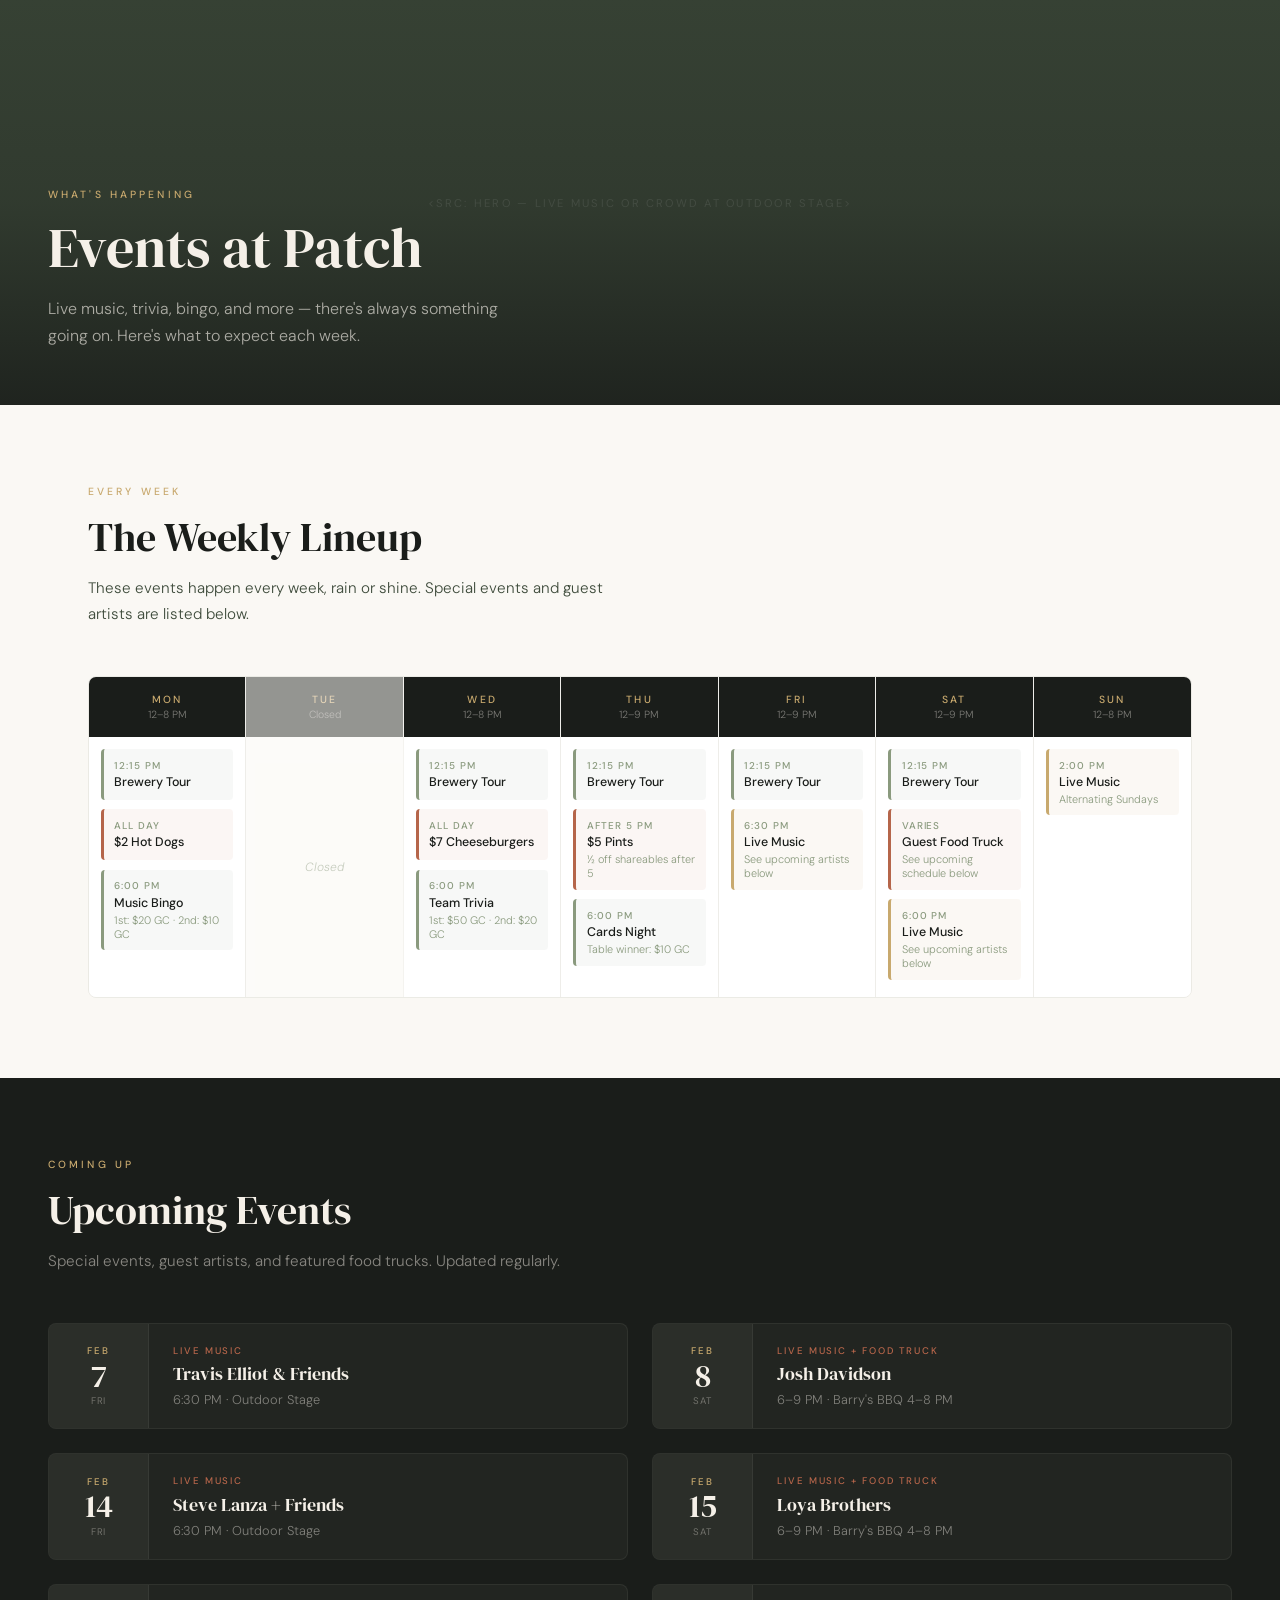
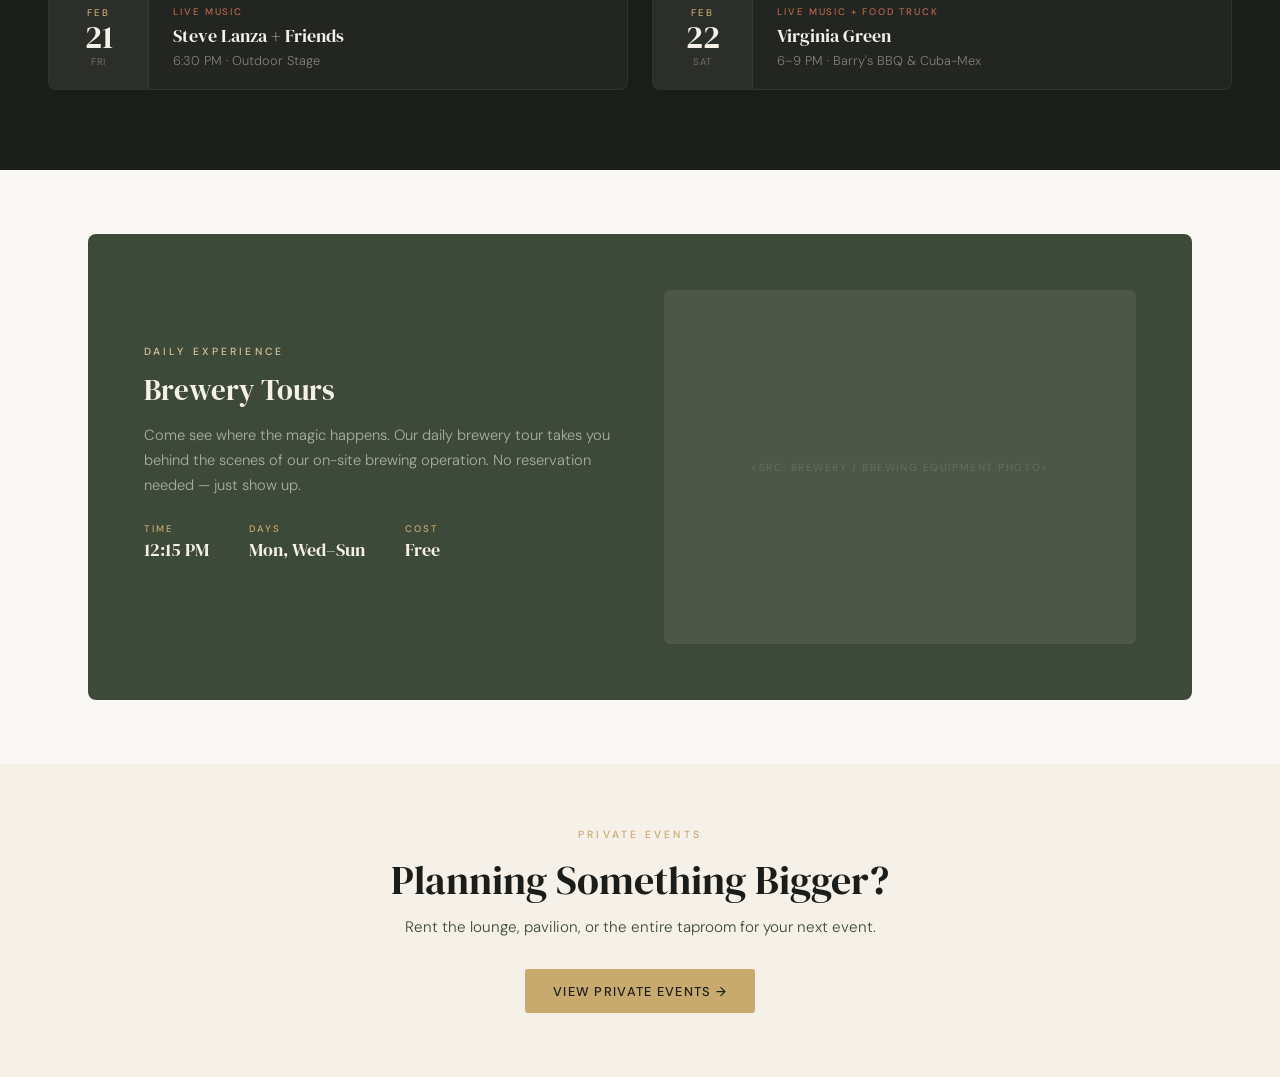
==== pages/happenings/happenings.html @ 40048733 "Rename files, add CSS links, and add Netlify index redirect - Rename section-main.html and page.css " ====
<!--
  File: happenings.html
  Page: Happenings
  Section: Main page content
  Last Updated: 2026-03-03
-->
<!DOCTYPE html>
<html lang="en">
<head>
<meta charset="UTF-8">
<meta name="viewport" content="width=device-width, initial-scale=1.0">
<title>Events | Patch Brewing Company</title>
<link href="https://fonts.googleapis.com/css2?family=DM+Serif+Display:ital@0;1&family=DM+Sans:ital,wght@0,300;0,400;0,500;0,600;1,400&display=swap" rel="stylesheet">
<link rel="stylesheet" href="happenings.css">
<style>
  :root {
    --cream: #F5F0E8;
    --dark: #1A1D1A;
    --olive: #3D4A3A;
    --gold: #C8A96E;
    --gold-light: #DAC49A;
    --warm-white: #FAF8F4;
    --sage: #8A9A7E;
    --rust: #B5654A;
  }

  * { margin: 0; padding: 0; box-sizing: border-box; }
  html { scroll-behavior: smooth; }

  body {
    font-family: 'DM Sans', sans-serif;
    color: var(--dark);
    background: var(--warm-white);
    overflow-x: hidden;
    -webkit-font-smoothing: antialiased;
  }

  /* ─── HEADER ─── */
  header {
    position: fixed; top: 0; left: 0; right: 0; z-index: 100;
    padding: 0 3rem; height: 72px;
    display: flex; align-items: center; justify-content: space-between;
    background: rgba(26, 29, 26, 0.92);
    backdrop-filter: blur(16px); -webkit-backdrop-filter: blur(16px);
  }

  .logo {
    display: flex; align-items: center; gap: 0.75rem;
    text-decoration: none; color: var(--cream);
  }

  .logo-mark {
    width: 40px; height: 40px;
    border: 2px solid var(--gold); border-radius: 50%;
    display: flex; align-items: center; justify-content: center;
    font-family: 'DM Serif Display', serif;
    font-size: 1.1rem; color: var(--gold);
  }

  .logo-text {
    font-family: 'DM Serif Display', serif;
    font-size: 1.15rem; letter-spacing: 0.04em; color: var(--cream);
  }

  .logo-text span {
    display: block; font-family: 'DM Sans', sans-serif;
    font-size: 0.6rem; letter-spacing: 0.25em;
    text-transform: uppercase; color: var(--gold);
    font-weight: 400; margin-top: -1px;
  }

  nav { display: flex; align-items: center; gap: 2rem; }

  nav a {
    font-size: 0.8rem; letter-spacing: 0.1em;
    text-transform: uppercase; text-decoration: none;
    color: var(--cream); opacity: 0.75;
    transition: opacity 0.3s; font-weight: 400;
  }

  nav a:hover { opacity: 1; }
  nav a.active { opacity: 1; border-bottom: 1px solid var(--gold); padding-bottom: 2px; }

  .nav-cta {
    background: var(--gold); color: var(--dark) !important;
    opacity: 1 !important; padding: 0.55rem 1.25rem;
    border-radius: 3px; font-weight: 500;
    transition: background 0.3s !important;
  }

  .nav-cta:hover { background: var(--gold-light); }

  .mobile-toggle {
    display: none; background: none; border: none; cursor: pointer;
    flex-direction: column; gap: 5px; padding: 4px;
  }

  .mobile-toggle span {
    display: block; width: 24px; height: 2px;
    background: var(--cream); border-radius: 2px;
  }

  /* ─── PAGE HERO ─── */
  .page-hero {
    position: relative; height: 45vh; min-height: 340px;
    display: flex; align-items: flex-end;
    padding: 0 3rem 3.5rem; overflow: hidden;
  }

  .page-hero-bg {
    position: absolute; inset: 0; background: var(--olive);
    background-size: cover; background-position: center;
  }

  .page-hero-bg::after {
    content: ''; position: absolute; inset: 0;
    background: linear-gradient(to top,
      rgba(26,29,26,0.85) 0%, rgba(26,29,26,0.35) 50%, rgba(26,29,26,0.2) 100%);
  }

  .page-hero-placeholder {
    position: absolute; inset: 0;
    display: flex; align-items: center; justify-content: center;
    font-size: 0.7rem; letter-spacing: 0.2em; text-transform: uppercase;
    color: rgba(255,255,255,0.15);
  }

  .page-hero-content {
    position: relative; z-index: 2; max-width: 680px;
    animation: fadeUp 0.8s ease-out;
  }

  @keyframes fadeUp {
    from { opacity: 0; transform: translateY(24px); }
    to { opacity: 1; transform: translateY(0); }
  }

  .page-hero-tag {
    font-size: 0.65rem; letter-spacing: 0.3em;
    text-transform: uppercase; color: var(--gold);
    margin-bottom: 1rem; font-weight: 500;
  }

  .page-hero h1 {
    font-family: 'DM Serif Display', serif;
    font-size: clamp(2.2rem, 5vw, 3.5rem);
    color: var(--cream); line-height: 1.1;
    margin-bottom: 1rem; font-weight: 400;
  }

  .page-hero p {
    font-size: 1rem; color: rgba(245,240,232,0.65);
    line-height: 1.7; max-width: 480px; font-weight: 300;
  }

  /* ─── SHARED ─── */
  .section-tag {
    font-size: 0.65rem; letter-spacing: 0.3em;
    text-transform: uppercase; color: var(--gold);
    margin-bottom: 1rem; font-weight: 500;
  }

  .section-title {
    font-family: 'DM Serif Display', serif;
    font-size: clamp(1.8rem, 3.5vw, 2.5rem);
    color: var(--dark); line-height: 1.15;
    margin-bottom: 1rem; font-weight: 400;
  }

  .btn {
    display: inline-flex; align-items: center; gap: 0.5rem;
    padding: 0.85rem 1.75rem; font-size: 0.8rem;
    letter-spacing: 0.1em; text-transform: uppercase;
    text-decoration: none; font-family: 'DM Sans', sans-serif;
    font-weight: 500; border: none; cursor: pointer;
    transition: all 0.3s; border-radius: 3px;
  }

  .btn-primary { background: var(--gold); color: var(--dark); }
  .btn-primary:hover { background: var(--gold-light); transform: translateY(-1px); }

  /* ─── WEEKLY SCHEDULE ─── */
  .weekly {
    padding: 5rem 3rem;
    max-width: 1200px;
    margin: 0 auto;
  }

  .weekly-header {
    margin-bottom: 3rem;
  }

  .weekly-header p {
    font-size: 0.95rem; color: var(--olive);
    line-height: 1.7; font-weight: 300; max-width: 520px;
  }

  .weekly-grid {
    display: grid;
    grid-template-columns: repeat(7, 1fr);
    gap: 0;
    border: 1px solid rgba(61,74,58,0.08);
    border-radius: 8px;
    overflow: hidden;
  }

  .day-col {
    border-right: 1px solid rgba(61,74,58,0.06);
    min-height: 320px;
    display: flex;
    flex-direction: column;
  }

  .day-col:last-child { border-right: none; }

  .day-col.closed { opacity: 0.45; }

  .day-header {
    padding: 1rem 0.75rem;
    text-align: center;
    background: var(--dark);
  }

  .day-name {
    font-size: 0.65rem;
    letter-spacing: 0.2em;
    text-transform: uppercase;
    color: var(--gold);
    font-weight: 500;
  }

  .day-hours {
    font-size: 0.65rem;
    color: rgba(245,240,232,0.45);
    font-weight: 300;
    margin-top: 0.15rem;
  }

  .day-body {
    padding: 0.75rem;
    flex: 1;
    display: flex;
    flex-direction: column;
    gap: 0.6rem;
    background: white;
  }

  .day-event {
    padding: 0.6rem 0.65rem;
    border-radius: 4px;
    border-left: 3px solid;
  }

  .day-event.recurring {
    background: rgba(61,74,58,0.04);
    border-color: var(--sage);
  }

  .day-event.music {
    background: rgba(200,169,110,0.08);
    border-color: var(--gold);
  }

  .day-event.food {
    background: rgba(181,101,74,0.06);
    border-color: var(--rust);
  }

  .day-event.special {
    background: rgba(61,74,58,0.06);
    border-color: var(--olive);
  }

  .day-event-time {
    font-size: 0.62rem;
    letter-spacing: 0.1em;
    text-transform: uppercase;
    color: var(--sage);
    font-weight: 500;
    margin-bottom: 0.15rem;
  }

  .day-event-name {
    font-size: 0.78rem;
    color: var(--dark);
    font-weight: 500;
    line-height: 1.3;
  }

  .day-event-note {
    font-size: 0.68rem;
    color: var(--sage);
    font-weight: 300;
    margin-top: 0.1rem;
  }

  .day-closed-msg {
    flex: 1;
    display: flex;
    align-items: center;
    justify-content: center;
    background: white;
    padding: 1rem;
  }

  .day-closed-msg span {
    font-size: 0.75rem;
    color: var(--sage);
    font-weight: 300;
    font-style: italic;
  }

  /* ─── MOBILE SCHEDULE ─── */
  .weekly-mobile {
    display: none;
  }

  .mobile-day {
    border: 1px solid rgba(61,74,58,0.08);
    border-radius: 6px;
    margin-bottom: 1rem;
    overflow: hidden;
  }

  .mobile-day.closed { opacity: 0.5; }

  .mobile-day-header {
    display: flex;
    justify-content: space-between;
    align-items: center;
    padding: 1rem 1.25rem;
    background: var(--dark);
  }

  .mobile-day-name {
    font-size: 0.75rem;
    letter-spacing: 0.15em;
    text-transform: uppercase;
    color: var(--gold);
    font-weight: 500;
  }

  .mobile-day-hours {
    font-size: 0.72rem;
    color: rgba(245,240,232,0.45);
    font-weight: 300;
  }

  .mobile-day-body {
    padding: 1rem 1.25rem;
    background: white;
    display: flex;
    flex-direction: column;
    gap: 0.6rem;
  }

  /* ─── UPCOMING EVENTS ─── */
  .upcoming {
    background: var(--dark);
    padding: 5rem 3rem;
  }

  .upcoming-inner {
    max-width: 1200px;
    margin: 0 auto;
  }

  .upcoming .section-title { color: var(--cream); }

  .upcoming-header {
    margin-bottom: 3rem;
  }

  .upcoming-header p {
    font-size: 0.95rem;
    color: rgba(245,240,232,0.5);
    line-height: 1.7; font-weight: 300;
    max-width: 520px;
  }

  .upcoming-grid {
    display: grid;
    grid-template-columns: repeat(2, 1fr);
    gap: 1.5rem;
  }

  .upcoming-card {
    display: grid;
    grid-template-columns: 100px 1fr;
    gap: 0;
    background: rgba(245,240,232,0.04);
    border: 1px solid rgba(245,240,232,0.06);
    border-radius: 8px;
    overflow: hidden;
    transition: all 0.3s;
  }

  .upcoming-card:hover {
    background: rgba(245,240,232,0.06);
    border-color: rgba(200,169,110,0.2);
    transform: translateY(-2px);
  }

  .upcoming-date-block {
    background: rgba(245,240,232,0.04);
    display: flex;
    flex-direction: column;
    align-items: center;
    justify-content: center;
    padding: 1.25rem 0.75rem;
    border-right: 1px solid rgba(245,240,232,0.06);
  }

  .upcoming-month {
    font-size: 0.6rem;
    letter-spacing: 0.2em;
    text-transform: uppercase;
    color: var(--gold);
    font-weight: 500;
  }

  .upcoming-day {
    font-family: 'DM Serif Display', serif;
    font-size: 2rem;
    color: var(--cream);
    line-height: 1;
    margin-top: 0.15rem;
  }

  .upcoming-dow {
    font-size: 0.6rem;
    letter-spacing: 0.1em;
    text-transform: uppercase;
    color: rgba(245,240,232,0.35);
    font-weight: 400;
    margin-top: 0.15rem;
  }

  .upcoming-details {
    padding: 1.25rem 1.5rem;
    display: flex;
    flex-direction: column;
    justify-content: center;
  }

  .upcoming-event-type {
    font-size: 0.6rem;
    letter-spacing: 0.2em;
    text-transform: uppercase;
    color: var(--rust);
    font-weight: 500;
    margin-bottom: 0.3rem;
  }

  .upcoming-event-name {
    font-family: 'DM Serif Display', serif;
    font-size: 1.15rem;
    color: var(--cream);
    margin-bottom: 0.3rem;
  }

  .upcoming-event-info {
    font-size: 0.8rem;
    color: rgba(245,240,232,0.45);
    font-weight: 300;
  }

  /* ─── BREWERY TOURS ─── */
  .tours {
    padding: 4rem 3rem;
    max-width: 1200px;
    margin: 0 auto;
  }

  .tours-card {
    display: grid;
    grid-template-columns: 1fr 1fr;
    gap: 3rem;
    align-items: center;
    background: var(--olive);
    border-radius: 8px;
    padding: 3.5rem;
    overflow: hidden;
  }

  .tours-text .section-tag { color: var(--gold-light); }
  .tours-text .section-title { color: var(--cream); font-size: 1.8rem; }

  .tours-text p {
    font-size: 0.92rem; color: rgba(245,240,232,0.6);
    line-height: 1.7; font-weight: 300; margin-bottom: 1.5rem;
  }

  .tours-detail {
    display: flex; gap: 2.5rem; margin-bottom: 1.75rem;
  }

  .tours-detail-item {}

  .tours-detail-label {
    font-size: 0.6rem; letter-spacing: 0.2em;
    text-transform: uppercase; color: var(--gold);
    font-weight: 500; margin-bottom: 0.2rem;
  }

  .tours-detail-value {
    font-family: 'DM Serif Display', serif;
    font-size: 1.1rem; color: var(--cream);
  }

  .tours-img {
    aspect-ratio: 4/3;
    background: rgba(245,240,232,0.08);
    border-radius: 6px;
    display: flex; align-items: center; justify-content: center;
    font-size: 0.65rem; letter-spacing: 0.15em;
    text-transform: uppercase; color: rgba(245,240,232,0.15);
  }

  /* ─── PRIVATE EVENTS CTA ─── */
  .private-cta {
    background: var(--cream);
    padding: 4rem 3rem;
    text-align: center;
  }

  .private-cta .section-title { max-width: 500px; margin: 0 auto 0.75rem; }

  .private-cta p {
    font-size: 0.95rem; color: var(--olive);
    line-height: 1.7; font-weight: 300; margin-bottom: 1.75rem;
  }

  /* ─── FOOTER ─── */
  footer {
    background: var(--dark); color: var(--cream);
    padding: 4rem 3rem 2rem;
  }

  .footer-grid {
    display: grid; grid-template-columns: 2fr 1fr 1fr 1fr;
    gap: 3rem; max-width: 1200px; margin: 0 auto 3rem;
  }

  .footer-brand .logo-text {
    font-family: 'DM Serif Display', serif;
    font-size: 1.3rem; color: var(--cream); margin-bottom: 0.75rem;
  }

  .footer-brand p {
    font-size: 0.85rem; color: rgba(245,240,232,0.45);
    line-height: 1.65; max-width: 300px; font-weight: 300;
  }

  .footer-heading {
    font-size: 0.65rem; letter-spacing: 0.25em;
    text-transform: uppercase; color: var(--gold);
    margin-bottom: 1.25rem; font-weight: 500;
  }

  .footer-links {
    list-style: none; display: flex;
    flex-direction: column; gap: 0.65rem;
  }

  .footer-links a {
    color: rgba(245,240,232,0.55); text-decoration: none;
    font-size: 0.85rem; transition: color 0.3s; font-weight: 300;
  }

  .footer-links a:hover { color: var(--cream); }

  .footer-bottom {
    max-width: 1200px; margin: 0 auto; padding-top: 2rem;
    border-top: 1px solid rgba(245,240,232,0.08);
    display: flex; justify-content: space-between; align-items: center;
  }

  .footer-copy { font-size: 0.75rem; color: rgba(245,240,232,0.3); font-weight: 300; }

  .footer-socials { display: flex; gap: 1.25rem; }

  .footer-socials a {
    color: rgba(245,240,232,0.4); text-decoration: none;
    font-size: 0.8rem; transition: color 0.3s;
  }

  .footer-socials a:hover { color: var(--gold); }

  /* ─── RESPONSIVE ─── */
  @media (max-width: 1024px) {
    .upcoming-grid { grid-template-columns: 1fr; }
    .footer-grid { grid-template-columns: 1fr 1fr; gap: 2rem; }
  }

  @media (max-width: 768px) {
    header { padding: 0 1.5rem; }
    nav { display: none; }
    .mobile-toggle { display: flex; }

    .page-hero { padding: 0 1.5rem 3rem; height: 38vh; min-height: 280px; }

    .weekly { padding: 3.5rem 1.5rem; }
    .weekly-grid { display: none; }
    .weekly-mobile { display: block; }

    .upcoming { padding: 3.5rem 1.5rem; }
    .upcoming-card { grid-template-columns: 80px 1fr; }

    .tours { padding: 2.5rem 1.5rem; }
    .tours-card {
      grid-template-columns: 1fr; padding: 2.5rem; gap: 2rem;
    }
    .tours-img { display: none; }

    .private-cta { padding: 3rem 1.5rem; }

    .footer-grid { grid-template-columns: 1fr; gap: 2rem; }
    .footer-bottom { flex-direction: column; gap: 1rem; text-align: center; }
    footer { padding: 3rem 1.5rem 2rem; }
  }
</style>
</head>
<body>

<!-- Global header loads here -->

<!-- ══════════ PAGE HERO ══════════ -->
<section class="page-hero">
  <div class="page-hero-bg">
    <div class="page-hero-placeholder">&lt;src: hero — live music or crowd at outdoor stage&gt;</div>
  </div>
  <div class="page-hero-content">
    <div class="page-hero-tag">What's Happening</div>
    <h1>Events at Patch</h1>
    <p>Live music, trivia, bingo, and more — there's always something going on. Here's what to expect each week.</p>
  </div>
</section>

<!-- ══════════ WEEKLY SCHEDULE ══════════ -->
<section class="weekly">
  <div class="weekly-header">
    <div class="section-tag">Every Week</div>
    <h2 class="section-title">The Weekly Lineup</h2>
    <p>These events happen every week, rain or shine. Special events and guest artists are listed below.</p>
  </div>

  <!-- Desktop 7-column grid -->
  <div class="weekly-grid">
    <!-- Monday -->
    <div class="day-col">
      <div class="day-header">
        <div class="day-name">Mon</div>
        <div class="day-hours">12–8 PM</div>
      </div>
      <div class="day-body">
        <div class="day-event recurring">
          <div class="day-event-time">12:15 PM</div>
          <div class="day-event-name">Brewery Tour</div>
        </div>
        <div class="day-event food">
          <div class="day-event-time">All Day</div>
          <div class="day-event-name">$2 Hot Dogs</div>
        </div>
        <div class="day-event recurring">
          <div class="day-event-time">6:00 PM</div>
          <div class="day-event-name">Music Bingo</div>
          <div class="day-event-note">1st: $20 GC · 2nd: $10 GC</div>
        </div>
      </div>
    </div>

    <!-- Tuesday -->
    <div class="day-col closed">
      <div class="day-header">
        <div class="day-name">Tue</div>
        <div class="day-hours">Closed</div>
      </div>
      <div class="day-closed-msg">
        <span>Closed</span>
      </div>
    </div>

    <!-- Wednesday -->
    <div class="day-col">
      <div class="day-header">
        <div class="day-name">Wed</div>
        <div class="day-hours">12–8 PM</div>
      </div>
      <div class="day-body">
        <div class="day-event recurring">
          <div class="day-event-time">12:15 PM</div>
          <div class="day-event-name">Brewery Tour</div>
        </div>
        <div class="day-event food">
          <div class="day-event-time">All Day</div>
          <div class="day-event-name">$7 Cheeseburgers</div>
        </div>
        <div class="day-event recurring">
          <div class="day-event-time">6:00 PM</div>
          <div class="day-event-name">Team Trivia</div>
          <div class="day-event-note">1st: $50 GC · 2nd: $20 GC</div>
        </div>
      </div>
    </div>

    <!-- Thursday -->
    <div class="day-col">
      <div class="day-header">
        <div class="day-name">Thu</div>
        <div class="day-hours">12–9 PM</div>
      </div>
      <div class="day-body">
        <div class="day-event recurring">
          <div class="day-event-time">12:15 PM</div>
          <div class="day-event-name">Brewery Tour</div>
        </div>
        <div class="day-event food">
          <div class="day-event-time">After 5 PM</div>
          <div class="day-event-name">$5 Pints</div>
          <div class="day-event-note">½ off shareables after 5</div>
        </div>
        <div class="day-event recurring">
          <div class="day-event-time">6:00 PM</div>
          <div class="day-event-name">Cards Night</div>
          <div class="day-event-note">Table winner: $10 GC</div>
        </div>
      </div>
    </div>

    <!-- Friday -->
    <div class="day-col">
      <div class="day-header">
        <div class="day-name">Fri</div>
        <div class="day-hours">12–9 PM</div>
      </div>
      <div class="day-body">
        <div class="day-event recurring">
          <div class="day-event-time">12:15 PM</div>
          <div class="day-event-name">Brewery Tour</div>
        </div>
        <div class="day-event music">
          <div class="day-event-time">6:30 PM</div>
          <div class="day-event-name">Live Music</div>
          <div class="day-event-note">See upcoming artists below</div>
        </div>
      </div>
    </div>

    <!-- Saturday -->
    <div class="day-col">
      <div class="day-header">
        <div class="day-name">Sat</div>
        <div class="day-hours">12–9 PM</div>
      </div>
      <div class="day-body">
        <div class="day-event recurring">
          <div class="day-event-time">12:15 PM</div>
          <div class="day-event-name">Brewery Tour</div>
        </div>
        <div class="day-event food">
          <div class="day-event-time">Varies</div>
          <div class="day-event-name">Guest Food Truck</div>
          <div class="day-event-note">See upcoming schedule below</div>
        </div>
        <div class="day-event music">
          <div class="day-event-time">6:00 PM</div>
          <div class="day-event-name">Live Music</div>
          <div class="day-event-note">See upcoming artists below</div>
        </div>
      </div>
    </div>

    <!-- Sunday -->
    <div class="day-col">
      <div class="day-header">
        <div class="day-name">Sun</div>
        <div class="day-hours">12–8 PM</div>
      </div>
      <div class="day-body">
        <div class="day-event music">
          <div class="day-event-time">2:00 PM</div>
          <div class="day-event-name">Live Music</div>
          <div class="day-event-note">Alternating Sundays</div>
        </div>
      </div>
    </div>
  </div>

  <!-- Mobile layout -->
  <div class="weekly-mobile">
    <div class="mobile-day">
      <div class="mobile-day-header">
        <span class="mobile-day-name">Monday</span>
        <span class="mobile-day-hours">12–8 PM</span>
      </div>
      <div class="mobile-day-body">
        <div class="day-event recurring"><div class="day-event-time">12:15 PM</div><div class="day-event-name">Brewery Tour</div></div>
        <div class="day-event food"><div class="day-event-time">All Day</div><div class="day-event-name">$2 Hot Dogs</div></div>
        <div class="day-event recurring"><div class="day-event-time">6:00 PM</div><div class="day-event-name">Music Bingo</div><div class="day-event-note">1st: $20 GC · 2nd: $10 GC</div></div>
      </div>
    </div>
    <div class="mobile-day closed">
      <div class="mobile-day-header">
        <span class="mobile-day-name">Tuesday</span>
        <span class="mobile-day-hours">Closed</span>
      </div>
    </div>
    <div class="mobile-day">
      <div class="mobile-day-header">
        <span class="mobile-day-name">Wednesday</span>
        <span class="mobile-day-hours">12–8 PM</span>
      </div>
      <div class="mobile-day-body">
        <div class="day-event recurring"><div class="day-event-time">12:15 PM</div><div class="day-event-name">Brewery Tour</div></div>
        <div class="day-event food"><div class="day-event-time">All Day</div><div class="day-event-name">$7 Cheeseburgers</div></div>
        <div class="day-event recurring"><div class="day-event-time">6:00 PM</div><div class="day-event-name">Team Trivia</div><div class="day-event-note">1st: $50 GC · 2nd: $20 GC</div></div>
      </div>
    </div>
    <div class="mobile-day">
      <div class="mobile-day-header">
        <span class="mobile-day-name">Thursday</span>
        <span class="mobile-day-hours">12–9 PM</span>
      </div>
      <div class="mobile-day-body">
        <div class="day-event recurring"><div class="day-event-time">12:15 PM</div><div class="day-event-name">Brewery Tour</div></div>
        <div class="day-event food"><div class="day-event-time">After 5 PM</div><div class="day-event-name">$5 Pints · ½ Off Shareables</div></div>
        <div class="day-event recurring"><div class="day-event-time">6:00 PM</div><div class="day-event-name">Cards Night</div><div class="day-event-note">Table winner: $10 GC</div></div>
      </div>
    </div>
    <div class="mobile-day">
      <div class="mobile-day-header">
        <span class="mobile-day-name">Friday</span>
        <span class="mobile-day-hours">12–9 PM</span>
      </div>
      <div class="mobile-day-body">
        <div class="day-event recurring"><div class="day-event-time">12:15 PM</div><div class="day-event-name">Brewery Tour</div></div>
        <div class="day-event music"><div class="day-event-time">6:30 PM</div><div class="day-event-name">Live Music</div><div class="day-event-note">See upcoming artists below</div></div>
      </div>
    </div>
    <div class="mobile-day">
      <div class="mobile-day-header">
        <span class="mobile-day-name">Saturday</span>
        <span class="mobile-day-hours">12–9 PM</span>
      </div>
      <div class="mobile-day-body">
        <div class="day-event recurring"><div class="day-event-time">12:15 PM</div><div class="day-event-name">Brewery Tour</div></div>
        <div class="day-event food"><div class="day-event-time">Varies</div><div class="day-event-name">Guest Food Truck</div></div>
        <div class="day-event music"><div class="day-event-time">6:00 PM</div><div class="day-event-name">Live Music</div><div class="day-event-note">See upcoming artists below</div></div>
      </div>
    </div>
    <div class="mobile-day">
      <div class="mobile-day-header">
        <span class="mobile-day-name">Sunday</span>
        <span class="mobile-day-hours">12–8 PM</span>
      </div>
      <div class="mobile-day-body">
        <div class="day-event music"><div class="day-event-time">2:00 PM</div><div class="day-event-name">Live Music</div><div class="day-event-note">Alternating Sundays</div></div>
      </div>
    </div>
  </div>
</section>

<!-- ══════════ UPCOMING EVENTS ══════════ -->
<section class="upcoming">
  <div class="upcoming-inner">
    <div class="upcoming-header">
      <div class="section-tag">Coming Up</div>
      <h2 class="section-title">Upcoming Events</h2>
      <p>Special events, guest artists, and featured food trucks. Updated regularly.</p>
    </div>

    <div class="upcoming-grid">
      <!-- Example events pulled from Jan calendar — replace with current month -->
      <div class="upcoming-card">
        <div class="upcoming-date-block">
          <span class="upcoming-month">Feb</span>
          <span class="upcoming-day">7</span>
          <span class="upcoming-dow">Fri</span>
        </div>
        <div class="upcoming-details">
          <div class="upcoming-event-type">Live Music</div>
          <div class="upcoming-event-name">Travis Elliot &amp; Friends</div>
          <div class="upcoming-event-info">6:30 PM · Outdoor Stage</div>
        </div>
      </div>

      <div class="upcoming-card">
        <div class="upcoming-date-block">
          <span class="upcoming-month">Feb</span>
          <span class="upcoming-day">8</span>
          <span class="upcoming-dow">Sat</span>
        </div>
        <div class="upcoming-details">
          <div class="upcoming-event-type">Live Music + Food Truck</div>
          <div class="upcoming-event-name">Josh Davidson</div>
          <div class="upcoming-event-info">6–9 PM · Barry's BBQ 4–8 PM</div>
        </div>
      </div>

      <div class="upcoming-card">
        <div class="upcoming-date-block">
          <span class="upcoming-month">Feb</span>
          <span class="upcoming-day">14</span>
          <span class="upcoming-dow">Fri</span>
        </div>
        <div class="upcoming-details">
          <div class="upcoming-event-type">Live Music</div>
          <div class="upcoming-event-name">Steve Lanza + Friends</div>
          <div class="upcoming-event-info">6:30 PM · Outdoor Stage</div>
        </div>
      </div>

      <div class="upcoming-card">
        <div class="upcoming-date-block">
          <span class="upcoming-month">Feb</span>
          <span class="upcoming-day">15</span>
          <span class="upcoming-dow">Sat</span>
        </div>
        <div class="upcoming-details">
          <div class="upcoming-event-type">Live Music + Food Truck</div>
          <div class="upcoming-event-name">Loya Brothers</div>
          <div class="upcoming-event-info">6–9 PM · Barry's BBQ 4–8 PM</div>
        </div>
      </div>

      <div class="upcoming-card">
        <div class="upcoming-date-block">
          <span class="upcoming-month">Feb</span>
          <span class="upcoming-day">21</span>
          <span class="upcoming-dow">Fri</span>
        </div>
        <div class="upcoming-details">
          <div class="upcoming-event-type">Live Music</div>
          <div class="upcoming-event-name">Steve Lanza + Friends</div>
          <div class="upcoming-event-info">6:30 PM · Outdoor Stage</div>
        </div>
      </div>

      <div class="upcoming-card">
        <div class="upcoming-date-block">
          <span class="upcoming-month">Feb</span>
          <span class="upcoming-day">22</span>
          <span class="upcoming-dow">Sat</span>
        </div>
        <div class="upcoming-details">
          <div class="upcoming-event-type">Live Music + Food Truck</div>
          <div class="upcoming-event-name">Virginia Green</div>
          <div class="upcoming-event-info">6–9 PM · Barry's BBQ &amp; Cuba-Mex</div>
        </div>
      </div>
    </div>
  </div>
</section>

<!-- ══════════ BREWERY TOURS ─── -->
<section class="tours">
  <div class="tours-card">
    <div class="tours-text">
      <div class="section-tag">Daily Experience</div>
      <h2 class="section-title">Brewery Tours</h2>
      <p>Come see where the magic happens. Our daily brewery tour takes you behind the scenes of our on-site brewing operation. No reservation needed — just show up.</p>
      <div class="tours-detail">
        <div class="tours-detail-item">
          <div class="tours-detail-label">Time</div>
          <div class="tours-detail-value">12:15 PM</div>
        </div>
        <div class="tours-detail-item">
          <div class="tours-detail-label">Days</div>
          <div class="tours-detail-value">Mon, Wed–Sun</div>
        </div>
        <div class="tours-detail-item">
          <div class="tours-detail-label">Cost</div>
          <div class="tours-detail-value">Free</div>
        </div>
      </div>
    </div>
    <div class="tours-img">&lt;src: brewery / brewing equipment photo&gt;</div>
  </div>
</section>

<!-- ══════════ PRIVATE EVENTS CTA ══════════ -->
<section class="private-cta">
  <div class="section-tag">Private Events</div>
  <h2 class="section-title">Planning Something Bigger?</h2>
  <p>Rent the lounge, pavilion, or the entire taproom for your next event.</p>
  <a href="/private-events" class="btn btn-primary">View Private Events →</a>
</section>

<!-- Global footer loads here -->

</body>
</html>
---- pages/happenings/happenings.css ----
/*
  File: happenings.css
  Page: Happenings
  Section: Page styles
  Last Updated: 2026-03-03
*/
/* ══════════ PATCH BREWING — GLOBAL STYLES ══════════ */
/* Load this on every page alongside the Google Fonts link below */
/* <link href="https://fonts.googleapis.com/css2?family=DM+Serif+Display:ital@0;1&family=DM+Sans:ital,wght@0,300;0,400;0,500;0,600;1,400&display=swap" rel="stylesheet"> */

:root {
    --cream: #F5F0E8;
    --dark: #1A1D1A;
    --olive: #3D4A3A;
    --gold: #C8A96E;
    --gold-light: #DAC49A;
    --warm-white: #FAF8F4;
    --sage: #8A9A7E;
    --rust: #B5654A;
}

* {
    margin: 0;
    padding: 0;
    box-sizing: border-box;
}

html {
    scroll-behavior: smooth;
}

body {
    font-family: 'DM Sans', sans-serif;
    color: var(--dark);
    background: var(--warm-white);
    overflow-x: hidden;
    -webkit-font-smoothing: antialiased;
}

/* ─── SHARED SECTION STYLES ─── */
.section-tag {
    font-size: 0.65rem;
    letter-spacing: 0.3em;
    text-transform: uppercase;
    color: var(--gold);
    margin-bottom: 1rem;
    font-weight: 500;
}

.section-title {
    font-family: 'DM Serif Display', serif;
    font-size: clamp(1.8rem, 3.5vw, 2.5rem);
    color: var(--dark);
    line-height: 1.15;
    margin-bottom: 1rem;
    font-weight: 400;
}

/* ─── SHARED BUTTON STYLES ─── */
.btn {
    display: inline-flex;
    align-items: center;
    gap: 0.5rem;
    padding: 0.85rem 1.75rem;
    font-size: 0.8rem;
    letter-spacing: 0.1em;
    text-transform: uppercase;
    text-decoration: none;
    font-family: 'DM Sans', sans-serif;
    font-weight: 500;
    border: none;
    cursor: pointer;
    transition: all 0.3s;
    border-radius: 3px;
}

.btn-primary {
    background: var(--gold);
    color: var(--dark);
}

.btn-primary:hover {
    background: var(--gold-light);
    transform: translateY(-1px);
}

.btn-outline {
    background: transparent;
    color: var(--cream);
    border: 1px solid rgba(245, 240, 232, 0.3);
}

.btn-outline:hover {
    border-color: var(--cream);
    background: rgba(245, 240, 232, 0.05);
}

.btn-outline-dark {
    background: transparent;
    color: var(--dark);
    border: 1px solid rgba(61, 74, 58, 0.2);
}

.btn-outline-dark:hover {
    border-color: var(--dark);
    background: rgba(61, 74, 58, 0.04);
}

/* ─── SHARED PAGE HERO ─── */
.page-hero {
    position: relative;
    height: 45vh;
    min-height: 340px;
    display: flex;
    align-items: flex-end;
    padding: 0 3rem 3.5rem;
    overflow: hidden;
}

.page-hero-bg {
    position: absolute;
    inset: 0;
    background: var(--olive);
    background-size: cover;
    background-position: center;
}

.page-hero-bg::after {
    content: '';
    position: absolute;
    inset: 0;
    background: linear-gradient(to top,
    rgba(26,29,26,0.85) 0%, rgba(26,29,26,0.35) 50%, rgba(26,29,26,0.2) 100%);
}

.page-hero-placeholder {
    position: absolute;
    inset: 0;
    display: flex;
    align-items: center;
    justify-content: center;
    font-size: 0.7rem;
    letter-spacing: 0.2em;
    text-transform: uppercase;
    color: rgba(255,255,255,0.15);
}

.page-hero-content {
    position: relative;
    z-index: 2;
    max-width: 680px;
    animation: fadeUp 0.8s ease-out;
}

@keyframes fadeUp {
    from {
        opacity: 0;
        transform: translateY(24px);
    }

    to {
        opacity: 1;
        transform: translateY(0);
    }
}

.page-hero-tag {
    font-size: 0.65rem;
    letter-spacing: 0.3em;
    text-transform: uppercase;
    color: var(--gold);
    margin-bottom: 1rem;
    font-weight: 500;
}

.page-hero h1 {
    font-family: 'DM Serif Display', serif;
    font-size: clamp(2.2rem, 5vw, 3.5rem);
    color: var(--cream);
    line-height: 1.1;
    margin-bottom: 1rem;
    font-weight: 400;
}

.page-hero p {
    font-size: 1rem;
    color: rgba(245,240,232,0.65);
    line-height: 1.7;
    max-width: 480px;
    font-weight: 300;
}

@media (max-width: 768px) {
    .page-hero {
        padding: 0 1.5rem 3rem;
        height: 38vh;
        min-height: 280px;
    }
}
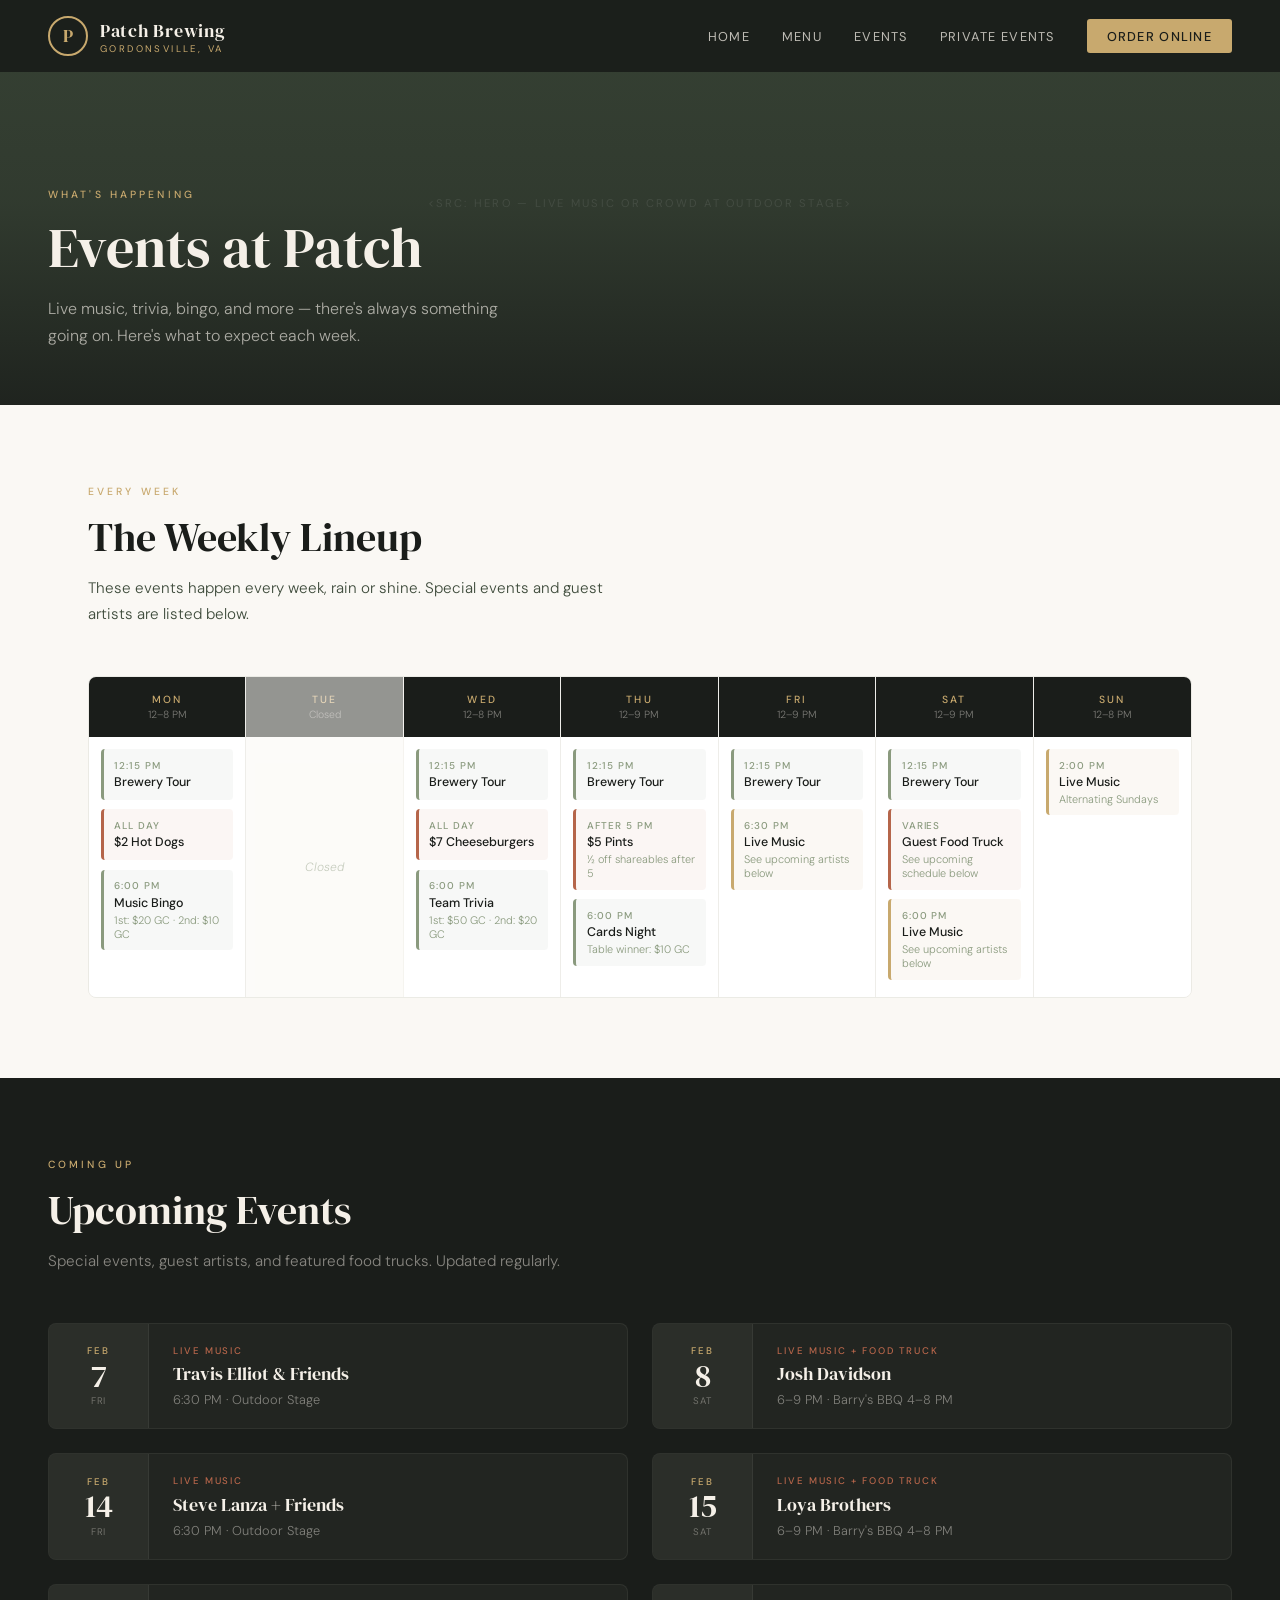
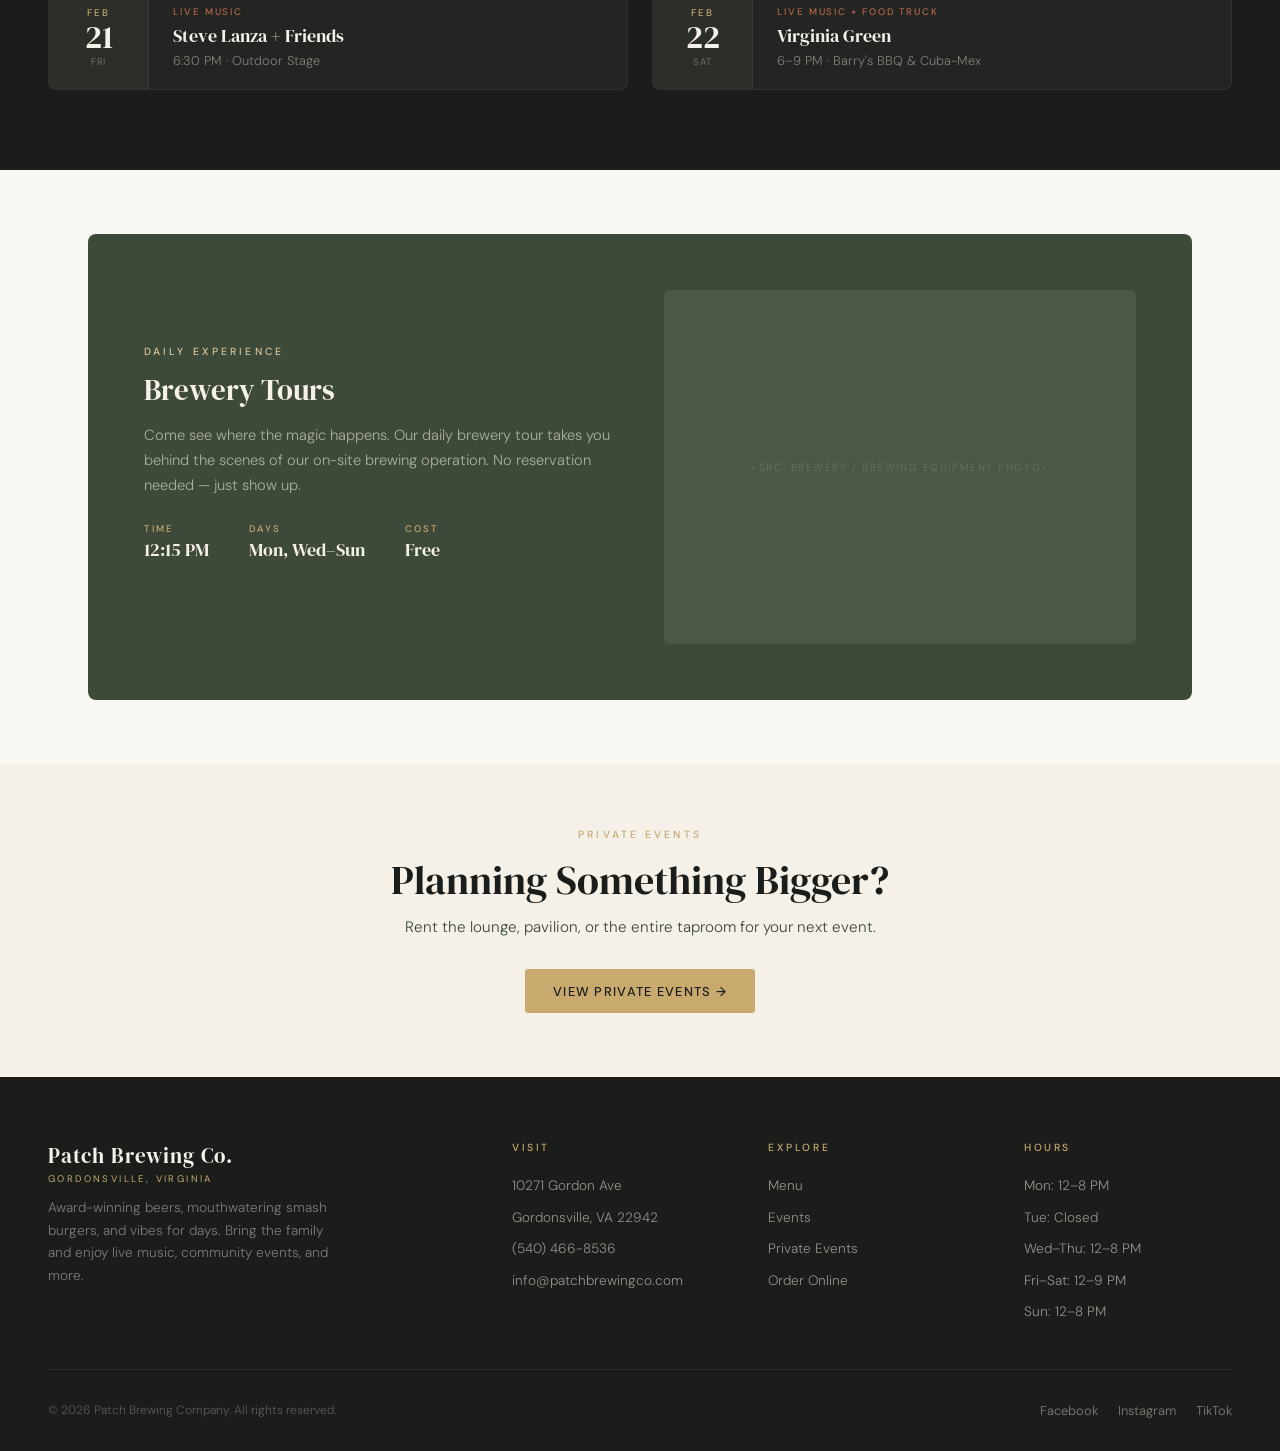
==== commit e19edb5c: "Inject header/footer into all pages and fix Netlify routing - Add _redirects for clean URL routing (" ====
--- a/pages/happenings/happenings.html
+++ b/pages/happenings/happenings.html
@@ -11,7 +11,7 @@
 <meta name="viewport" content="width=device-width, initial-scale=1.0">
 <title>Events | Patch Brewing Company</title>
 <link href="https://fonts.googleapis.com/css2?family=DM+Serif+Display:ital@0;1&family=DM+Sans:ital,wght@0,300;0,400;0,500;0,600;1,400&display=swap" rel="stylesheet">
-<link rel="stylesheet" href="happenings.css">
+<link rel="stylesheet" href="/pages/happenings/happenings.css">
 <style>
   :root {
     --cream: #F5F0E8;
@@ -623,7 +623,55 @@
 </head>
 <body>
 
-<!-- Global header loads here -->
+<header>
+  <a href="/" class="logo">
+    <div class="logo-mark">P</div>
+    <div class="logo-text">
+      Patch Brewing
+      <span>Gordonsville, VA</span>
+    </div>
+  </a>
+  <nav>
+    <a href="/">Home</a>
+    <a href="/menu">Menu</a>
+    <a href="/events">Events</a>
+    <a href="/private-events">Private Events</a>
+    <a href="/order" class="nav-cta" target="_blank">Order Online</a>
+  </nav>
+  <button class="mobile-toggle" aria-label="Toggle menu" onclick="toggleMobileNav()">
+    <span></span><span></span><span></span>
+  </button>
+</header>
+
+<!-- Mobile nav overlay -->
+<div class="mobile-nav" id="mobileNav">
+  <a href="/">Home</a>
+  <a href="/menu">Menu</a>
+  <a href="/events">Events</a>
+  <a href="/private-events">Private Events</a>
+  <a href="/order" class="nav-cta" target="_blank">Order Online</a>
+</div>
+
+<script>
+function toggleMobileNav() {
+  const nav = document.getElementById('mobileNav');
+  const toggle = document.querySelector('.mobile-toggle');
+  nav.classList.toggle('open');
+  // Animate hamburger to X
+  const spans = toggle.querySelectorAll('span');
+  if (nav.classList.contains('open')) {
+    spans[0].style.transform = 'rotate(45deg) translate(5px, 5px)';
+    spans[1].style.opacity = '0';
+    spans[2].style.transform = 'rotate(-45deg) translate(5px, -5px)';
+    document.body.style.overflow = 'hidden';
+  } else {
+    spans[0].style.transform = 'none';
+    spans[1].style.opacity = '1';
+    spans[2].style.transform = 'none';
+    document.body.style.overflow = '';
+  }
+}
+</script>
 
 <!-- ══════════ PAGE HERO ══════════ -->
 <section class="page-hero">
@@ -987,7 +1035,53 @@
   <a href="/private-events" class="btn btn-primary">View Private Events →</a>
 </section>
 
-<!-- Global footer loads here -->
+<footer>
+  <div class="footer-grid">
+    <div class="footer-brand">
+      <div class="logo-text">
+        Patch Brewing Co.
+        <span>Gordonsville, Virginia</span>
+      </div>
+      <p>Award-winning beers, mouthwatering smash burgers, and vibes for days. Bring the family and enjoy live music, community events, and more.</p>
+    </div>
+    <div>
+      <div class="footer-heading">Visit</div>
+      <ul class="footer-links">
+        <li><a href="https://maps.google.com/?q=10271+Gordon+Ave+Gordonsville+VA+22942" target="_blank">10271 Gordon Ave</a></li>
+        <li><a href="https://maps.google.com/?q=10271+Gordon+Ave+Gordonsville+VA+22942" target="_blank">Gordonsville, VA 22942</a></li>
+        <li><a href="tel:5404668536">(540) 466-8536</a></li>
+        <li><a href="mailto:info@patchbrewingco.com">info@patchbrewingco.com</a></li>
+      </ul>
+    </div>
+    <div>
+      <div class="footer-heading">Explore</div>
+      <ul class="footer-links">
+        <li><a href="/menu">Menu</a></li>
+        <li><a href="/events">Events</a></li>
+        <li><a href="/private-events">Private Events</a></li>
+        <li><a href="/order" target="_blank">Order Online</a></li>
+      </ul>
+    </div>
+    <div>
+      <div class="footer-heading">Hours</div>
+      <ul class="footer-links">
+        <li><a href="#">Mon: 12–8 PM</a></li>
+        <li><a href="#">Tue: Closed</a></li>
+        <li><a href="#">Wed–Thu: 12–8 PM</a></li>
+        <li><a href="#">Fri–Sat: 12–9 PM</a></li>
+        <li><a href="#">Sun: 12–8 PM</a></li>
+      </ul>
+    </div>
+  </div>
+  <div class="footer-bottom">
+    <div class="footer-copy">© 2026 Patch Brewing Company. All rights reserved.</div>
+    <div class="footer-socials">
+      <a href="https://facebook.com/patchbrewingco" target="_blank">Facebook</a>
+      <a href="https://instagram.com/patchbrewingco" target="_blank">Instagram</a>
+      <a href="https://tiktok.com/@patchbrewingco" target="_blank">TikTok</a>
+    </div>
+  </div>
+</footer>
 
 </body>
 </html>
--- a/pages/happenings/happenings.css
+++ b/pages/happenings/happenings.css
@@ -196,4 +196,254 @@
         height: 38vh;
         min-height: 280px;
     }
+}
+
+/* ─── HEADER ─── */
+header {
+  position: fixed;
+  top: 0; left: 0; right: 0;
+  z-index: 100;
+  padding: 0 3rem;
+  height: 72px;
+  display: flex;
+  align-items: center;
+  justify-content: space-between;
+  background: rgba(26, 29, 26, 0.92);
+  backdrop-filter: blur(16px);
+  -webkit-backdrop-filter: blur(16px);
+}
+
+.logo {
+  display: flex;
+  align-items: center;
+  gap: 0.75rem;
+  text-decoration: none;
+  color: var(--cream);
+}
+
+.logo-mark {
+  width: 40px; height: 40px;
+  border: 2px solid var(--gold);
+  border-radius: 50%;
+  display: flex; align-items: center; justify-content: center;
+  font-family: 'DM Serif Display', serif;
+  font-size: 1.1rem;
+  color: var(--gold);
+}
+
+.logo-text {
+  font-family: 'DM Serif Display', serif;
+  font-size: 1.15rem;
+  letter-spacing: 0.04em;
+  color: var(--cream);
+}
+
+.logo-text span {
+  display: block;
+  font-family: 'DM Sans', sans-serif;
+  font-size: 0.6rem;
+  letter-spacing: 0.25em;
+  text-transform: uppercase;
+  color: var(--gold);
+  font-weight: 400;
+  margin-top: -1px;
+}
+
+nav { display: flex; align-items: center; gap: 2rem; }
+
+nav a {
+  font-size: 0.8rem;
+  letter-spacing: 0.1em;
+  text-transform: uppercase;
+  text-decoration: none;
+  color: var(--cream);
+  opacity: 0.75;
+  transition: opacity 0.3s;
+  font-weight: 400;
+}
+
+nav a:hover { opacity: 1; }
+nav a.active { opacity: 1; border-bottom: 1px solid var(--gold); padding-bottom: 2px; }
+
+.nav-cta {
+  background: var(--gold);
+  color: var(--dark) !important;
+  opacity: 1 !important;
+  padding: 0.55rem 1.25rem;
+  border-radius: 3px;
+  font-weight: 500;
+  transition: background 0.3s !important;
+}
+
+.nav-cta:hover { background: var(--gold-light); }
+
+.mobile-toggle {
+  display: none;
+  background: none;
+  border: none;
+  cursor: pointer;
+  flex-direction: column;
+  gap: 5px;
+  padding: 4px;
+}
+
+.mobile-toggle span {
+  display: block;
+  width: 24px;
+  height: 2px;
+  background: var(--cream);
+  border-radius: 2px;
+  transition: 0.3s;
+}
+
+/* Mobile nav overlay */
+.mobile-nav {
+  display: none;
+  position: fixed;
+  top: 72px; left: 0; right: 0; bottom: 0;
+  background: rgba(26, 29, 26, 0.97);
+  z-index: 99;
+  flex-direction: column;
+  align-items: center;
+  justify-content: center;
+  gap: 2rem;
+}
+
+.mobile-nav.open { display: flex; }
+
+.mobile-nav a {
+  font-size: 1.1rem;
+  letter-spacing: 0.12em;
+  text-transform: uppercase;
+  text-decoration: none;
+  color: var(--cream);
+  opacity: 0.7;
+  transition: opacity 0.3s;
+  font-weight: 400;
+}
+
+.mobile-nav a:hover { opacity: 1; }
+.mobile-nav a.active { opacity: 1; color: var(--gold); }
+
+.mobile-nav .nav-cta {
+  margin-top: 1rem;
+  padding: 0.75rem 2rem;
+  font-size: 0.9rem;
+}
+
+@media (max-width: 768px) {
+  header { padding: 0 1.5rem; }
+  nav { display: none; }
+  .mobile-toggle { display: flex; }
+}
+
+/* ─── FOOTER ─── */
+footer {
+  background: var(--dark);
+  color: var(--cream);
+  padding: 4rem 3rem 2rem;
+}
+
+.footer-grid {
+  display: grid;
+  grid-template-columns: 2fr 1fr 1fr 1fr;
+  gap: 3rem;
+  max-width: 1200px;
+  margin: 0 auto 3rem;
+}
+
+.footer-brand .logo-text {
+  font-family: 'DM Serif Display', serif;
+  font-size: 1.3rem;
+  color: var(--cream);
+  margin-bottom: 0.75rem;
+}
+
+.footer-brand .logo-text span {
+  display: block;
+  font-family: 'DM Sans', sans-serif;
+  font-size: 0.6rem;
+  letter-spacing: 0.25em;
+  text-transform: uppercase;
+  color: var(--gold);
+  font-weight: 400;
+  margin-top: 2px;
+}
+
+.footer-brand p {
+  font-size: 0.85rem;
+  color: rgba(245, 240, 232, 0.45);
+  line-height: 1.65;
+  max-width: 300px;
+  font-weight: 300;
+}
+
+.footer-heading {
+  font-size: 0.65rem;
+  letter-spacing: 0.25em;
+  text-transform: uppercase;
+  color: var(--gold);
+  margin-bottom: 1.25rem;
+  font-weight: 500;
+}
+
+.footer-links {
+  list-style: none;
+  display: flex;
+  flex-direction: column;
+  gap: 0.65rem;
+}
+
+.footer-links a {
+  color: rgba(245, 240, 232, 0.55);
+  text-decoration: none;
+  font-size: 0.85rem;
+  transition: color 0.3s;
+  font-weight: 300;
+}
+
+.footer-links a:hover { color: var(--cream); }
+
+.footer-bottom {
+  max-width: 1200px;
+  margin: 0 auto;
+  padding-top: 2rem;
+  border-top: 1px solid rgba(245, 240, 232, 0.08);
+  display: flex;
+  justify-content: space-between;
+  align-items: center;
+}
+
+.footer-copy {
+  font-size: 0.75rem;
+  color: rgba(245, 240, 232, 0.3);
+  font-weight: 300;
+}
+
+.footer-socials {
+  display: flex;
+  gap: 1.25rem;
+}
+
+.footer-socials a {
+  color: rgba(245, 240, 232, 0.4);
+  text-decoration: none;
+  font-size: 0.8rem;
+  transition: color 0.3s;
+}
+
+.footer-socials a:hover { color: var(--gold); }
+
+@media (max-width: 1024px) {
+  .footer-grid { grid-template-columns: 1fr 1fr; gap: 2rem; }
+}
+
+@media (max-width: 768px) {
+  footer { padding: 3rem 1.5rem 2rem; }
+  .footer-grid { grid-template-columns: 1fr; gap: 2rem; }
+  .footer-bottom {
+    flex-direction: column;
+    gap: 1rem;
+    text-align: center;
+  }
 }
